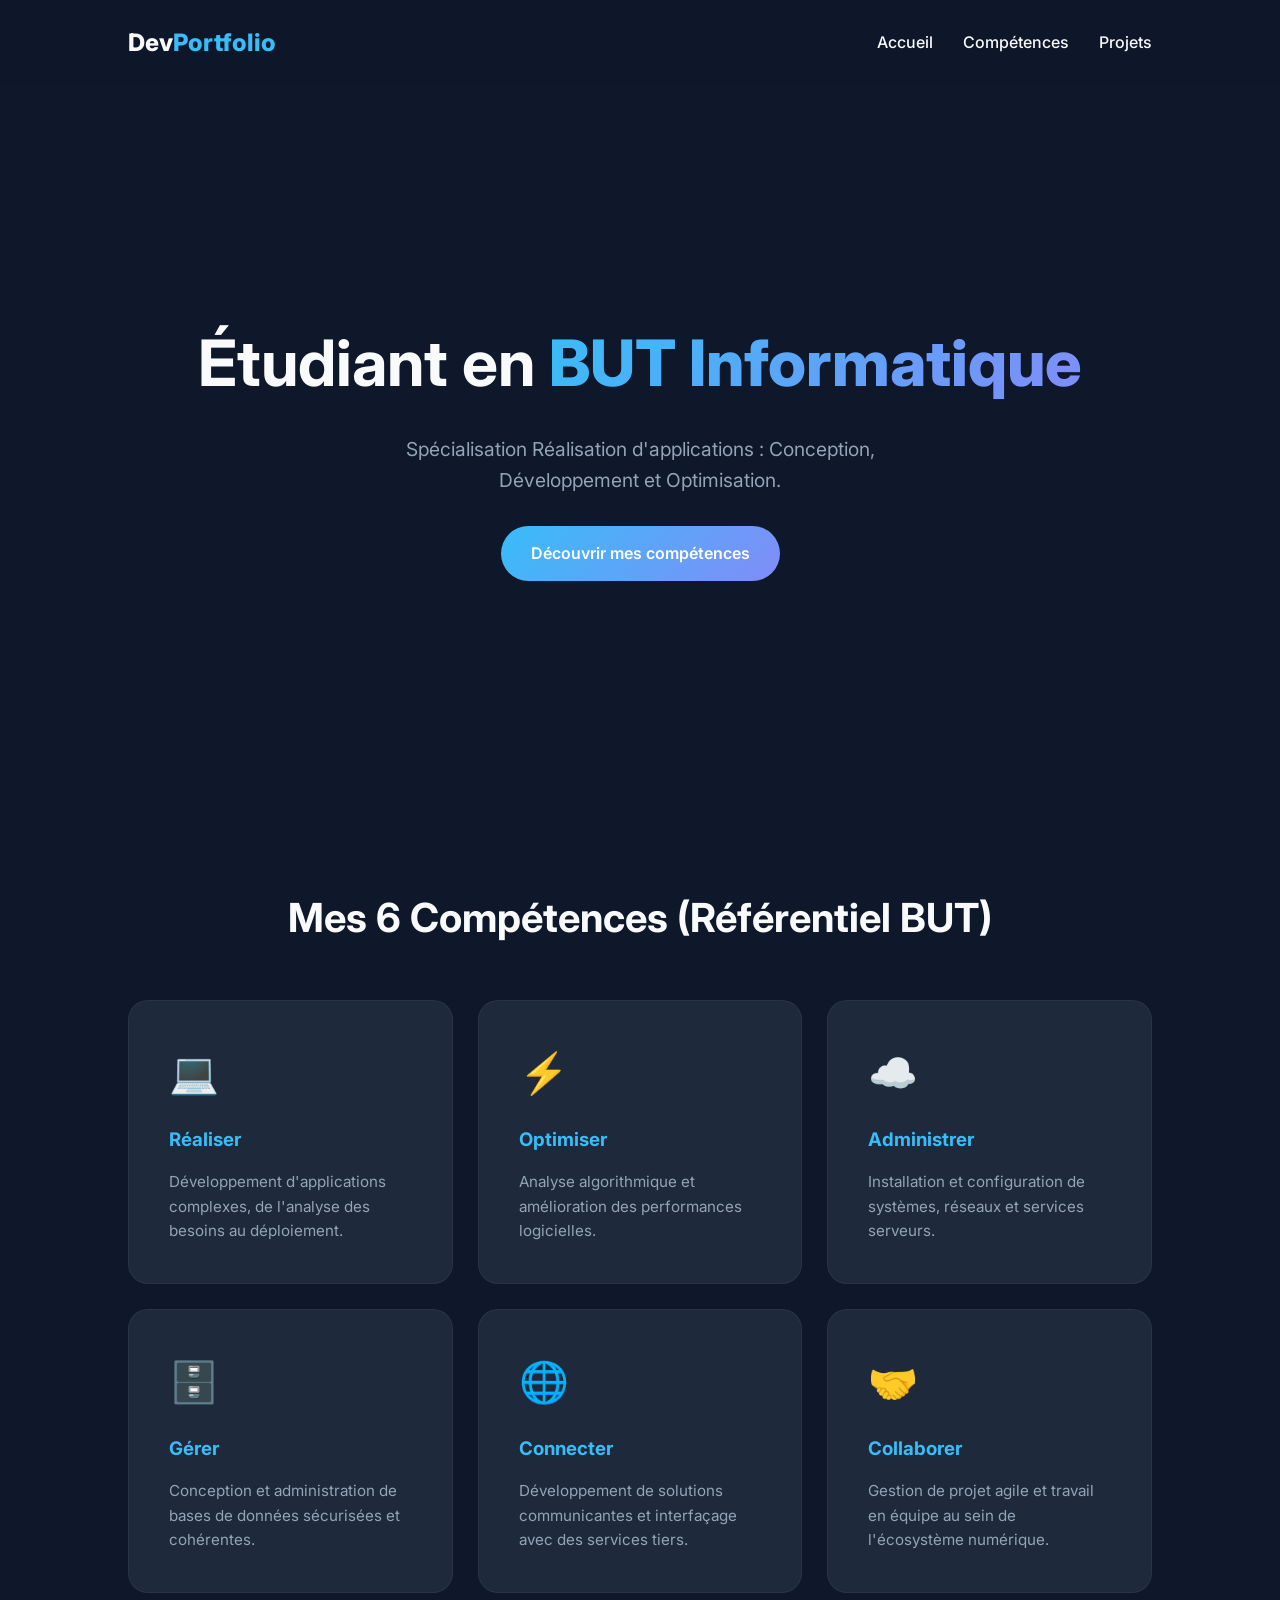
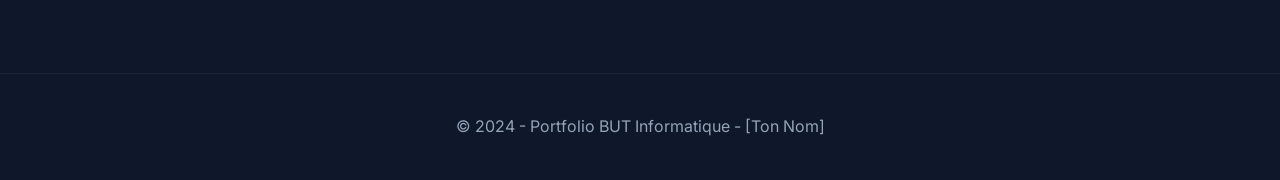
==== index.html @ 4f051303 "Add files via upload" ====
<!DOCTYPE html>
<!DOCTYPE html>
<html lang="fr">
<head>
    <meta charset="UTF-8">
    <meta name="viewport" content="width=device-width, initial-scale=1.0">
    <title>Portfolio | BUT Informatique</title>
    <link rel="stylesheet" href="style.css">
    <link href="https://fonts.googleapis.com/css2?family=Inter:wght@300;400;600;800&display=swap" rel="stylesheet">
</head>
<body>

<nav>
    <div class="logo">Dev<span>Portfolio</span></div>
    <ul>
        <li><a href="#home">Accueil</a></li>
        <li><a href="#skills">Compétences</a></li>
        <li><a href="#projects">Projets</a></li>
    </ul>
</nav>

<header id="home">
    <div class="hero-content">
        <h1>Étudiant en <span class="highlight">BUT Informatique</span></h1>
        <p>Spécialisation Réalisation d'applications : Conception, Développement et Optimisation.</p>
        <a href="#skills" class="btn-main">Découvrir mes compétences</a>
    </div>
</header>

<section id="skills" class="container">
    <h2 class="section-title">Mes 6 Compétences (Référentiel BUT)</h2>
    <div class="skills-grid">

        <div class="skill-card">
            <div class="icon">💻</div>
            <h3>Réaliser</h3>
            <p>Développement d'applications complexes, de l'analyse des besoins au déploiement.</p>
        </div>

        <div class="skill-card">
            <div class="icon">⚡</div>
            <h3>Optimiser</h3>
            <p>Analyse algorithmique et amélioration des performances logicielles.</p>
        </div>

        <div class="skill-card">
            <div class="icon">☁️</div>
            <h3>Administrer</h3>
            <p>Installation et configuration de systèmes, réseaux et services serveurs.</p>
        </div>

        <div class="skill-card">
            <div class="icon">🗄️</div>
            <h3>Gérer</h3>
            <p>Conception et administration de bases de données sécurisées et cohérentes.</p>
        </div>

        <div class="skill-card">
            <div class="icon">🌐</div>
            <h3>Connecter</h3>
            <p>Développement de solutions communicantes et interfaçage avec des services tiers.</p>
        </div>

        <div class="skill-card">
            <div class="icon">🤝</div>
            <h3>Collaborer</h3>
            <p>Gestion de projet agile et travail en équipe au sein de l'écosystème numérique.</p>
        </div>

    </div>
</section>

<footer>
    <p>© 2024 - Portfolio BUT Informatique - [Ton Nom]</p>
</footer>

</body>
</html>
---- style.css ----
/* Variables de couleurs */
:root {
    --bg-color: #0f172a;
    --card-bg: #1e293b;
    --text-main: #f8fafc;
    --text-dim: #94a3b8;
    --accent: #38bdf8;
    --gradient: linear-gradient(135deg, #38bdf8 0%, #818cf8 100%);
}

* {
    margin: 0;
    padding: 0;
    box-sizing: border-box;
}

body {
    font-family: 'Inter', sans-serif;
    background-color: var(--bg-color);
    color: var(--text-main);
    line-height: 1.6;
    scroll-behavior: smooth;
}

/* Navigation */
nav {
    display: flex;
    justify-content: space-between;
    align-items: center;
    padding: 1.5rem 10%;
    background: rgba(15, 23, 42, 0.9);
    backdrop-filter: blur(10px);
    position: sticky;
    top: 0;
    z-index: 1000;
}

.logo { font-size: 1.5rem; font-weight: 800; }
.logo span { color: var(--accent); }

nav ul { display: flex; list-style: none; gap: 30px; }
nav a {
    text-decoration: none;
    color: var(--text-main);
    font-weight: 500;
    transition: color 0.3s;
}
nav a:hover { color: var(--accent); }

/* Hero Section */
header {
    height: 80vh;
    display: flex;
    justify-content: center;
    align-items: center;
    text-align: center;
    padding: 0 20px;
}

.highlight {
    background: var(--gradient);
    -webkit-background-clip: text;
    -webkit-text-fill-color: transparent;
    font-weight: 800;
}

h1 { font-size: clamp(2rem, 5vw, 4rem); margin-bottom: 20px; }
header p { color: var(--text-dim); font-size: 1.2rem; max-width: 600px; margin: 0 auto 30px; }

.btn-main {
    background: var(--gradient);
    color: white;
    padding: 15px 30px;
    border-radius: 50px;
    text-decoration: none;
    font-weight: 600;
    transition: transform 0.3s, box-shadow 0.3s;
    display: inline-block;
}

.btn-main:hover {
    transform: translateY(-3px);
    box-shadow: 0 10px 20px rgba(56, 189, 248, 0.3);
}

/* Compétences */
.container { padding: 80px 10%; }
.section-title {
    text-align: center;
    font-size: 2.5rem;
    margin-bottom: 50px;
}

.skills-grid {
    display: grid;
    grid-template-columns: repeat(auto-fit, minmax(280px, 1fr));
    gap: 25px;
}

.skill-card {
    background: var(--card-bg);
    padding: 40px;
    border-radius: 20px;
    border: 1px solid rgba(255,255,255,0.05);
    transition: all 0.3s ease;
}

.skill-card:hover {
    border-color: var(--accent);
    transform: translateY(-10px);
    background: rgba(30, 41, 59, 0.8);
}

.skill-card .icon {
    font-size: 2.5rem;
    margin-bottom: 20px;
}

.skill-card h3 { margin-bottom: 15px; color: var(--accent); }
.skill-card p { color: var(--text-dim); font-size: 0.95rem; }

/* Footer */
footer {
    text-align: center;
    padding: 40px;
    border-top: 1px solid rgba(255,255,255,0.05);
    color: var(--text-dim);
}
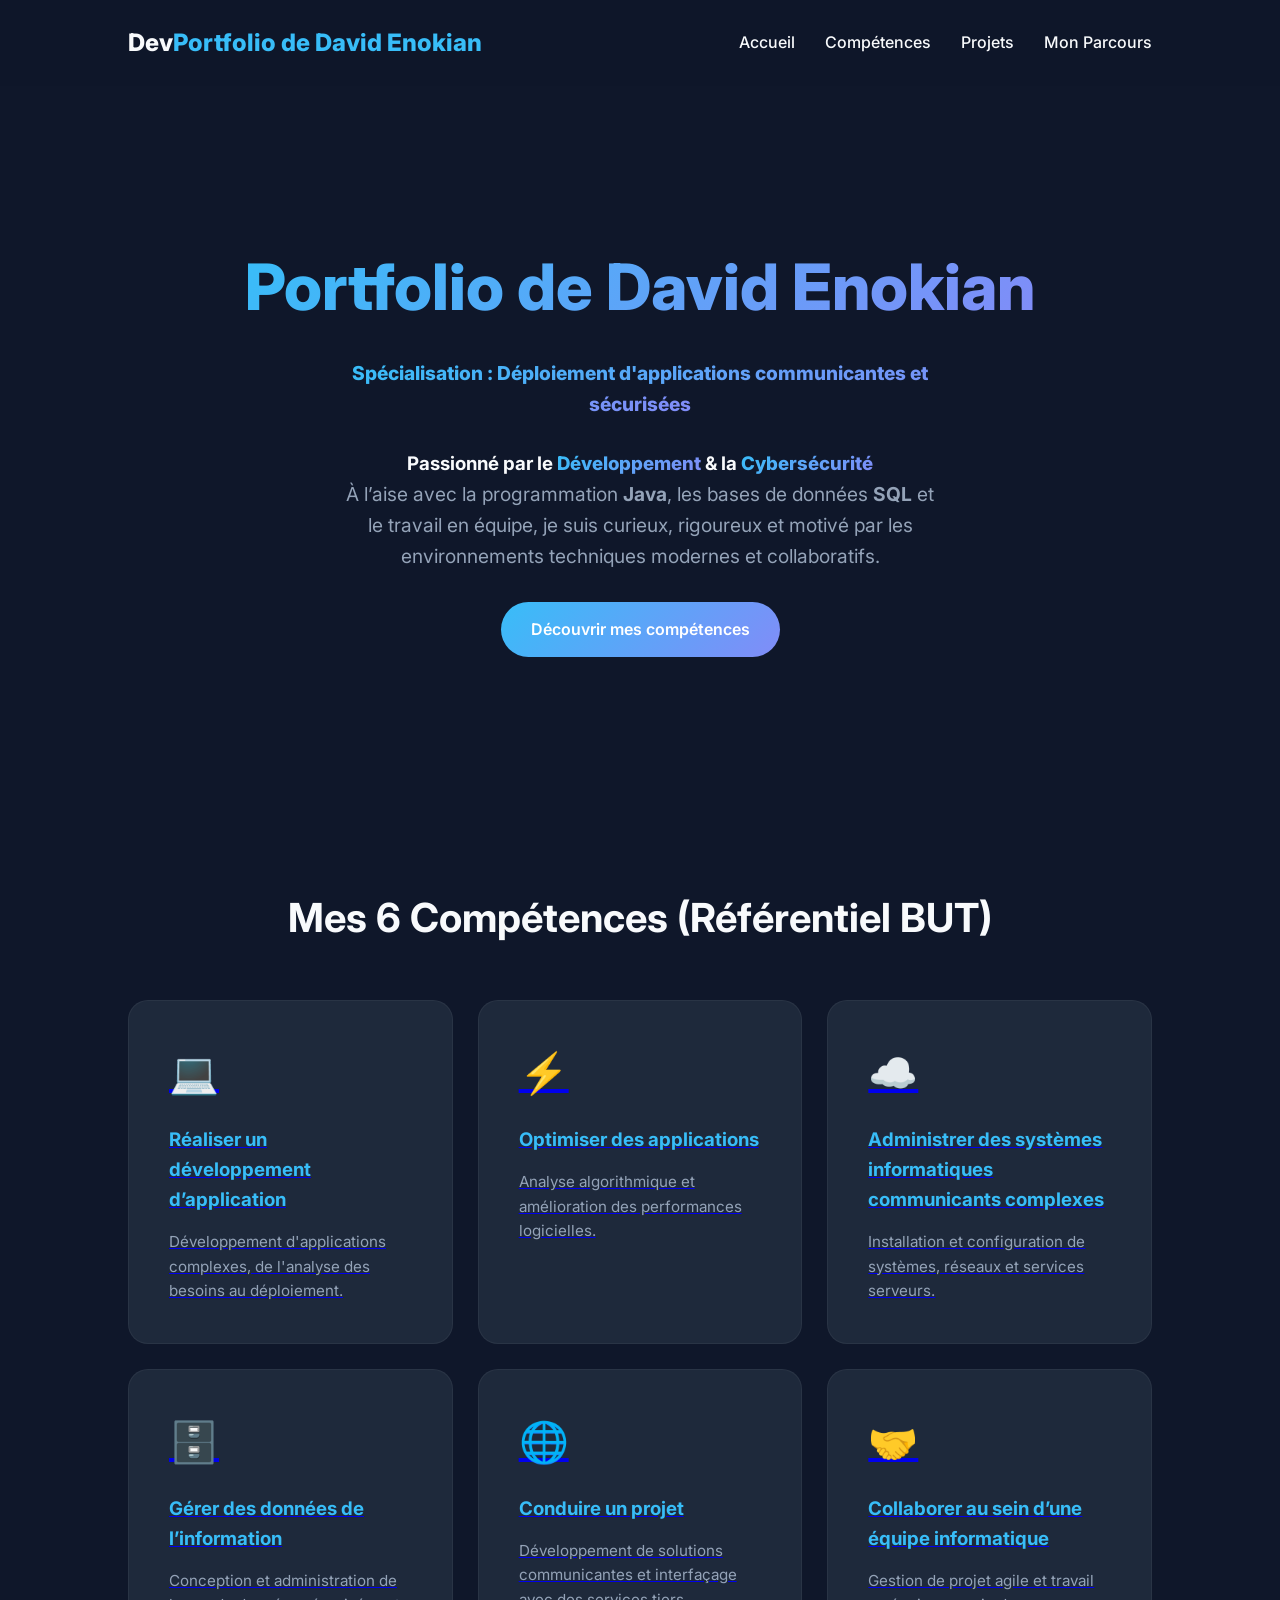
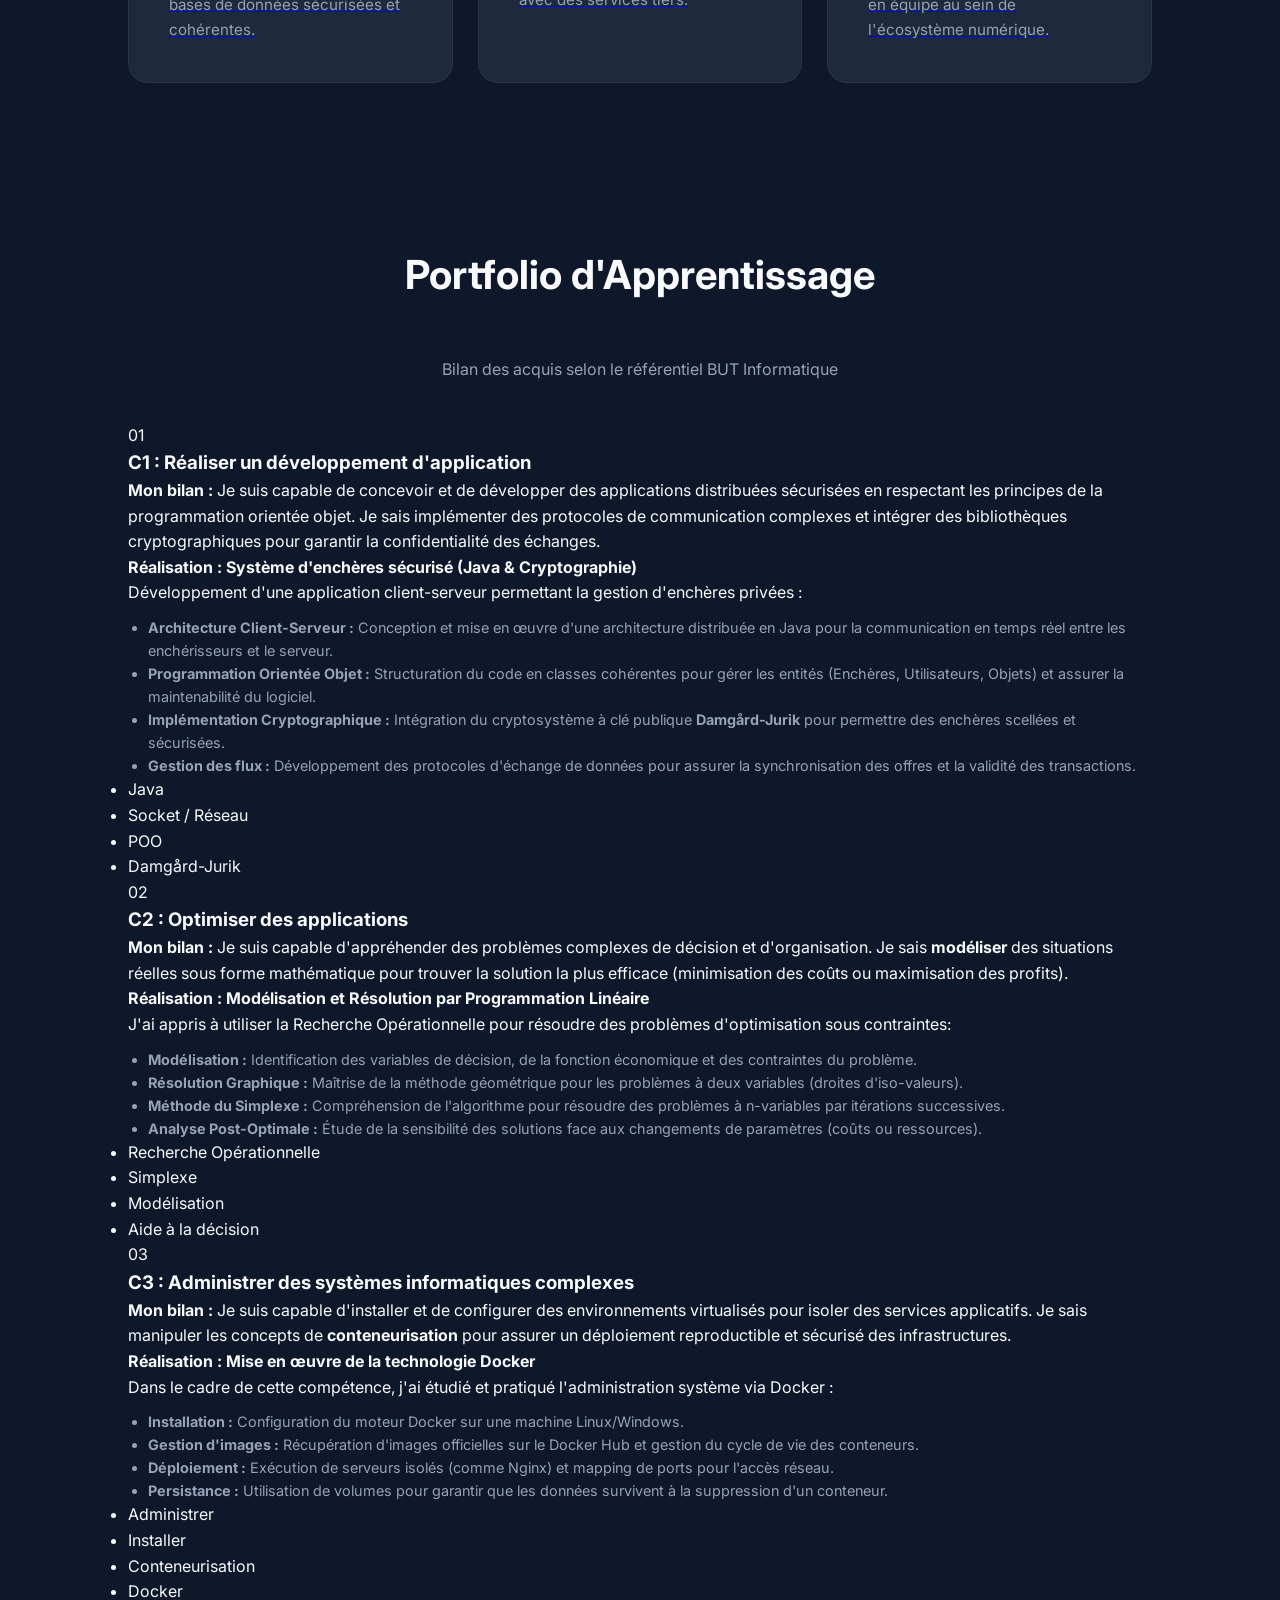
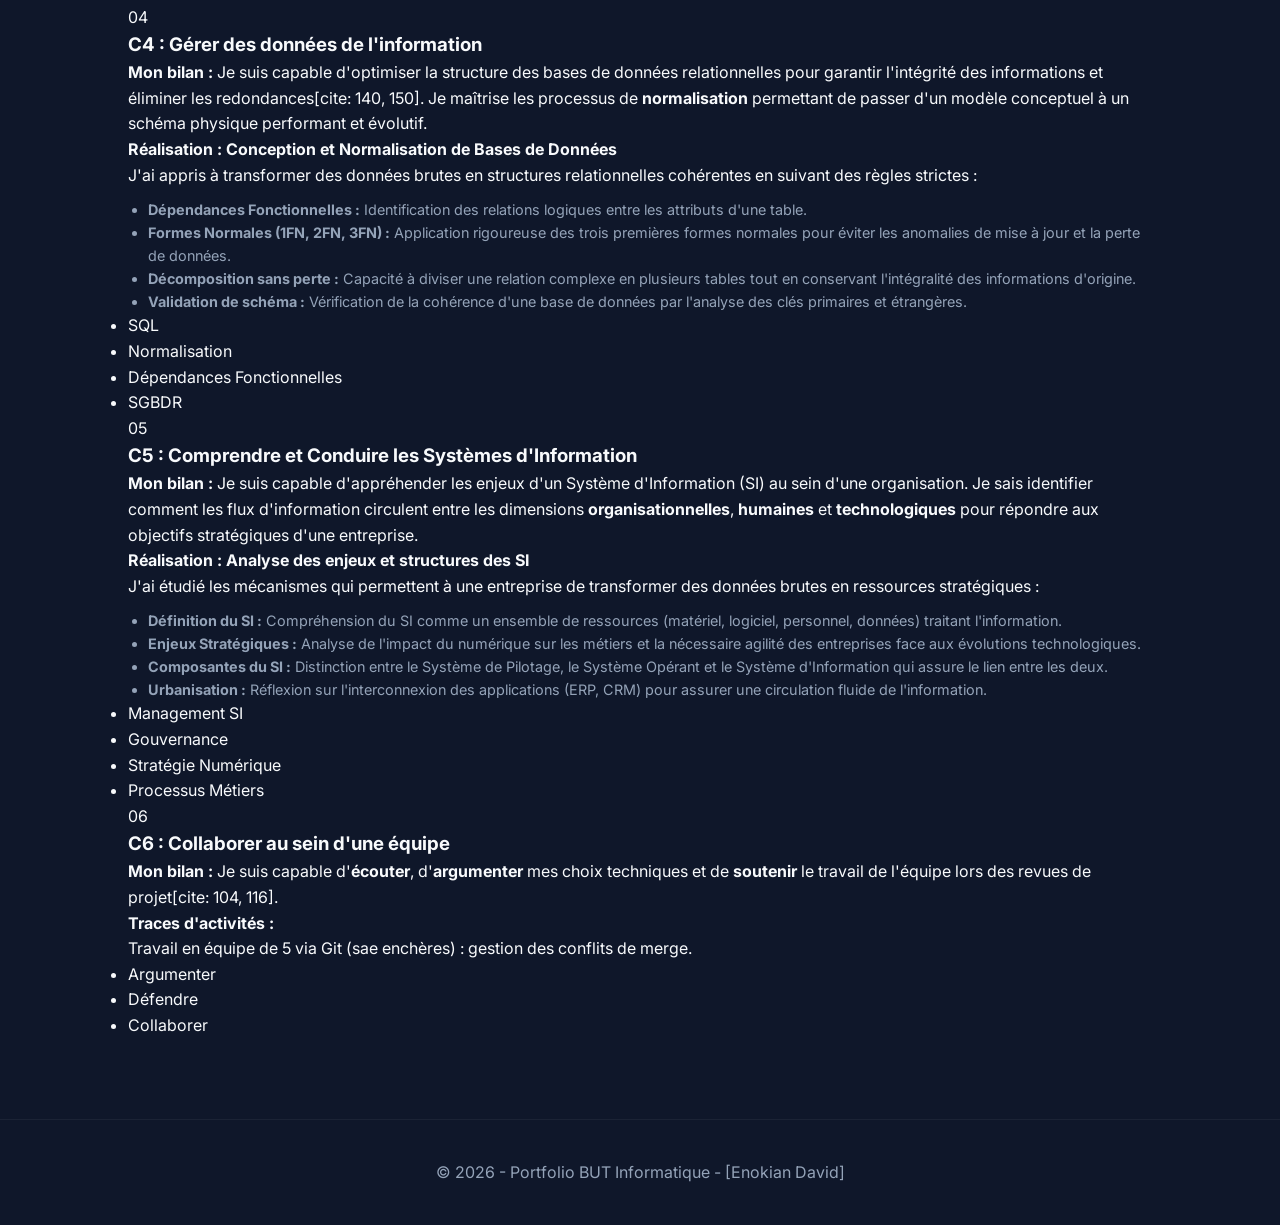
==== commit ba959654: "Update index.html" ====
--- a/index.html
+++ b/index.html
@@ -11,68 +11,227 @@
 <body>
 
 <nav>
-    <div class="logo">Dev<span>Portfolio</span></div>
+    <div class="logo">Dev<span>Portfolio de David Enokian</span></div>
     <ul>
         <li><a href="#home">Accueil</a></li>
         <li><a href="#skills">Compétences</a></li>
         <li><a href="#projects">Projets</a></li>
+        <li><a href="#biographie">Mon Parcours</a></li>
     </ul>
 </nav>
 
 <header id="home">
     <div class="hero-content">
-        <h1>Étudiant en <span class="highlight">BUT Informatique</span></h1>
-        <p>Spécialisation Réalisation d'applications : Conception, Développement et Optimisation.</p>
+        <h1> <span class="highlight"> Portfolio de David Enokian </span></h1>
+        <p> <span class="highlight"> Spécialisation : Déploiement d'applications communicantes et sécurisées</span> </p>
+        <h3>Passionné par le <span class="highlight">Développement</span> & la <span class="highlight">Cybersécurité</span></h3>
+        <p class="hero-description">
+            À l’aise avec la programmation <strong>Java</strong>, les bases de données <strong>SQL</strong> et le travail en équipe,
+            je suis curieux, rigoureux et motivé par les environnements techniques modernes et collaboratifs.
+        </p>
+
         <a href="#skills" class="btn-main">Découvrir mes compétences</a>
+
     </div>
 </header>
+
 
 <section id="skills" class="container">
     <h2 class="section-title">Mes 6 Compétences (Référentiel BUT)</h2>
     <div class="skills-grid">
 
-        <div class="skill-card">
+        <a href="#skill-1" class="skill-card">
             <div class="icon">💻</div>
-            <h3>Réaliser</h3>
+            <h3>Réaliser un développement d’application</h3>
             <p>Développement d'applications complexes, de l'analyse des besoins au déploiement.</p>
-        </div>
-
-        <div class="skill-card">
+        </a>
+
+        <a href="#skill-2" class="skill-card">
             <div class="icon">⚡</div>
-            <h3>Optimiser</h3>
+            <h3>Optimiser des applications</h3>
             <p>Analyse algorithmique et amélioration des performances logicielles.</p>
-        </div>
-
-        <div class="skill-card">
+        </a>
+
+        <a href="#skill-3" class="skill-card">
             <div class="icon">☁️</div>
-            <h3>Administrer</h3>
+            <h3>Administrer des systèmes informatiques communicants complexes</h3>
             <p>Installation et configuration de systèmes, réseaux et services serveurs.</p>
-        </div>
-
-        <div class="skill-card">
+        </a>
+
+        <a href="#skill-4" class="skill-card">
             <div class="icon">🗄️</div>
-            <h3>Gérer</h3>
+            <h3>Gérer des données de l’information</h3>
             <p>Conception et administration de bases de données sécurisées et cohérentes.</p>
-        </div>
-
-        <div class="skill-card">
+        </a>
+
+        <a href="#skill-5" class="skill-card">
             <div class="icon">🌐</div>
-            <h3>Connecter</h3>
+            <h3>Conduire un projet</h3>
             <p>Développement de solutions communicantes et interfaçage avec des services tiers.</p>
-        </div>
-
-        <div class="skill-card">
+        </a>
+
+        <a href="#skill-6" class="skill-card">
             <div class="icon">🤝</div>
-            <h3>Collaborer</h3>
+            <h3>Collaborer au sein d’une équipe informatique</h3>
             <p>Gestion de projet agile et travail en équipe au sein de l'écosystème numérique.</p>
-        </div>
+        </a>
 
     </div>
 </section>
 
+<section id="skill-details" class="container">
+    <h2 class="section-title">Portfolio d'Apprentissage</h2>
+    <p style="text-align:center; color:var(--text-dim); margin-bottom:40px;">Bilan des acquis selon le référentiel BUT Informatique</p>
+
+    <div class="detail-item" id="skill-1">
+        <span class="detail-number">01</span>
+        <div class="detail-content">
+            <h3>C1 : Réaliser un développement d'application</h3>
+            <p><strong>Mon bilan :</strong> Je suis capable de concevoir et de développer des applications distribuées sécurisées en respectant les principes de la programmation orientée objet. Je sais implémenter des protocoles de communication complexes et intégrer des bibliothèques cryptographiques pour garantir la confidentialité des échanges.</p>
+
+            <div class="evidence">
+                <h4>Réalisation : Système d'enchères sécurisé (Java & Cryptographie)</h4>
+                <p>Développement d'une application client-serveur permettant la gestion d'enchères privées :</p>
+                <ul style="margin-top:10px; padding-left:20px; color:var(--text-dim); font-size:0.9rem;">
+                    <li><strong>Architecture Client-Serveur :</strong> Conception et mise en œuvre d'une architecture distribuée en Java pour la communication en temps réel entre les enchérisseurs et le serveur.</li>
+                    <li><strong>Programmation Orientée Objet :</strong> Structuration du code en classes cohérentes pour gérer les entités (Enchères, Utilisateurs, Objets) et assurer la maintenabilité du logiciel.</li>
+                    <li><strong>Implémentation Cryptographique :</strong> Intégration du cryptosystème à clé publique <b>Damgård-Jurik</b> pour permettre des enchères scellées et sécurisées.</li>
+                    <li><strong>Gestion des flux :</strong> Développement des protocoles d'échange de données pour assurer la synchronisation des offres et la validité des transactions.</li>
+                </ul>
+            </div>
+
+            <ul class="tags">
+                <li>Java</li>
+                <li>Socket / Réseau</li>
+                <li>POO</li>
+                <li>Damgård-Jurik</li>
+            </ul>
+        </div>
+    </div>
+
+    <div class="detail-item" id="skill-2">
+        <span class="detail-number">02</span>
+        <div class="detail-content">
+            <h3>C2 : Optimiser des applications</h3>
+            <p><strong>Mon bilan :</strong> Je suis capable d'appréhender des problèmes complexes de décision et d'organisation. Je sais <b>modéliser</b> des situations réelles sous forme mathématique pour trouver la solution la plus efficace (minimisation des coûts ou maximisation des profits).</p>
+
+            <div class="evidence">
+                <h4>Réalisation : Modélisation et Résolution par Programmation Linéaire</h4>
+                <p>J'ai appris à utiliser la Recherche Opérationnelle pour résoudre des problèmes d'optimisation sous contraintes:</p>
+                <ul style="margin-top:10px; padding-left:20px; color:var(--text-dim); font-size:0.9rem;">
+                    <li><strong>Modélisation :</strong> Identification des variables de décision, de la fonction économique et des contraintes du problème.</li>
+                    <li><strong>Résolution Graphique :</strong> Maîtrise de la méthode géométrique pour les problèmes à deux variables (droites d'iso-valeurs).</li>
+                    <li><strong>Méthode du Simplexe :</strong> Compréhension de l'algorithme pour résoudre des problèmes à n-variables par itérations successives.</li>
+                    <li><strong>Analyse Post-Optimale :</strong> Étude de la sensibilité des solutions face aux changements de paramètres (coûts ou ressources).</li>
+                </ul>
+            </div>
+
+            <ul class="tags">
+                <li>Recherche Opérationnelle</li>
+                <li>Simplexe</li>
+                <li>Modélisation</li>
+                <li>Aide à la décision</li>
+            </ul>
+        </div>
+    </div>
+
+    <div class="detail-item" id="skill-3">
+        <span class="detail-number">03</span>
+        <div class="detail-content">
+            <h3>C3 : Administrer des systèmes informatiques complexes</h3>
+            <p><strong>Mon bilan :</strong> Je suis capable d'installer et de configurer des environnements virtualisés pour isoler des services applicatifs. Je sais manipuler les concepts de <b>conteneurisation</b> pour assurer un déploiement reproductible et sécurisé des infrastructures.</p>
+
+            <div class="evidence">
+                <h4>Réalisation : Mise en œuvre de la technologie Docker</h4>
+                <p>Dans le cadre de cette compétence, j'ai étudié et pratiqué l'administration système via Docker :</p>
+                <ul style="margin-top:10px; padding-left:20px; color:var(--text-dim); font-size:0.9rem;">
+                    <li><strong>Installation :</strong> Configuration du moteur Docker sur une machine Linux/Windows.</li>
+                    <li><strong>Gestion d'images :</strong> Récupération d'images officielles sur le Docker Hub et gestion du cycle de vie des conteneurs.</li>
+                    <li><strong>Déploiement :</strong> Exécution de serveurs isolés (comme Nginx) et mapping de ports pour l'accès réseau.</li>
+                    <li><strong>Persistance :</strong> Utilisation de volumes pour garantir que les données survivent à la suppression d'un conteneur.</li>
+                </ul>
+            </div>
+
+            <ul class="tags">
+                <li>Administrer </li>
+                <li>Installer </li>
+                <li>Conteneurisation </li>
+                <li>Docker </li>
+            </ul>
+        </div>
+    </div>
+
+    <div class="detail-item" id="skill-4">
+        <span class="detail-number">04</span>
+        <div class="detail-content">
+            <h3>C4 : Gérer des données de l'information</h3>
+            <p><strong>Mon bilan :</strong> Je suis capable d'optimiser la structure des bases de données relationnelles pour garantir l'intégrité des informations et éliminer les redondances[cite: 140, 150]. Je maîtrise les processus de <b>normalisation</b> permettant de passer d'un modèle conceptuel à un schéma physique performant et évolutif.</p>
+
+            <div class="evidence">
+                <h4>Réalisation : Conception et Normalisation de Bases de Données</h4>
+                <p>J'ai appris à transformer des données brutes en structures relationnelles cohérentes en suivant des règles strictes :</p>
+                <ul style="margin-top:10px; padding-left:20px; color:var(--text-dim); font-size:0.9rem;">
+                    <li><strong>Dépendances Fonctionnelles :</strong> Identification des relations logiques entre les attributs d'une table.</li>
+                    <li><strong>Formes Normales (1FN, 2FN, 3FN) :</strong> Application rigoureuse des trois premières formes normales pour éviter les anomalies de mise à jour et la perte de données.</li>
+                    <li><strong>Décomposition sans perte :</strong> Capacité à diviser une relation complexe en plusieurs tables tout en conservant l'intégralité des informations d'origine.</li>
+                    <li><strong>Validation de schéma :</strong> Vérification de la cohérence d'une base de données par l'analyse des clés primaires et étrangères.</li>
+                </ul>
+            </div>
+
+            <ul class="tags">
+                <li>SQL</li>
+                <li>Normalisation</li>
+                <li>Dépendances Fonctionnelles</li>
+                <li>SGBDR</li>
+            </ul>
+        </div>
+    </div>
+
+    <div class="detail-item" id="skill-5">
+        <span class="detail-number">05</span>
+        <div class="detail-content">
+            <h3>C5 : Comprendre et Conduire les Systèmes d'Information</h3>
+            <p><strong>Mon bilan :</strong> Je suis capable d'appréhender les enjeux d'un Système d'Information (SI) au sein d'une organisation. Je sais identifier comment les flux d'information circulent entre les dimensions <b>organisationnelles</b>, <b>humaines</b> et <b>technologiques</b> pour répondre aux objectifs stratégiques d'une entreprise.</p>
+
+            <div class="evidence">
+                <h4>Réalisation : Analyse des enjeux et structures des SI</h4>
+                <p>J'ai étudié les mécanismes qui permettent à une entreprise de transformer des données brutes en ressources stratégiques :</p>
+                <ul style="margin-top:10px; padding-left:20px; color:var(--text-dim); font-size:0.9rem;">
+                    <li><strong>Définition du SI :</strong> Compréhension du SI comme un ensemble de ressources (matériel, logiciel, personnel, données) traitant l'information.</li>
+                    <li><strong>Enjeux Stratégiques :</strong> Analyse de l'impact du numérique sur les métiers et la nécessaire agilité des entreprises face aux évolutions technologiques.</li>
+                    <li><strong>Composantes du SI :</strong> Distinction entre le Système de Pilotage, le Système Opérant et le Système d'Information qui assure le lien entre les deux.</li>
+                    <li><strong>Urbanisation :</strong> Réflexion sur l'interconnexion des applications (ERP, CRM) pour assurer une circulation fluide de l'information.</li>
+                </ul>
+            </div>
+
+            <ul class="tags">
+                <li>Management SI</li>
+                <li>Gouvernance</li>
+                <li>Stratégie Numérique</li>
+                <li>Processus Métiers</li>
+            </ul>
+        </div>
+    </div>
+
+    <div class="detail-item" id="skill-6">
+        <span class="detail-number">06</span>
+        <div class="detail-content">
+            <h3>C6 : Collaborer au sein d'une équipe</h3>
+            <p><strong>Mon bilan :</strong> Je suis capable d'<b>écouter</b>, d'<b>argumenter</b> mes choix techniques et de <b>soutenir</b> le travail de l'équipe lors des revues de projet[cite: 104, 116].</p>
+            <div class="evidence">
+                <h4>Traces d'activités :</h4>
+                <p>Travail en équipe de 5 via Git (sae enchères) : gestion des conflits de merge.</p>
+            </div>
+            <ul class="tags">
+                <li>Argumenter</li><li>Défendre</li><li>Collaborer</li>
+            </ul>
+        </div>
+    </div>
+</section>
+
 <footer>
-    <p>© 2024 - Portfolio BUT Informatique - [Ton Nom]</p>
+    <p>© 2026 - Portfolio BUT Informatique - [Enokian David]</p>
 </footer>
 
 </body>
-</html>+</html>
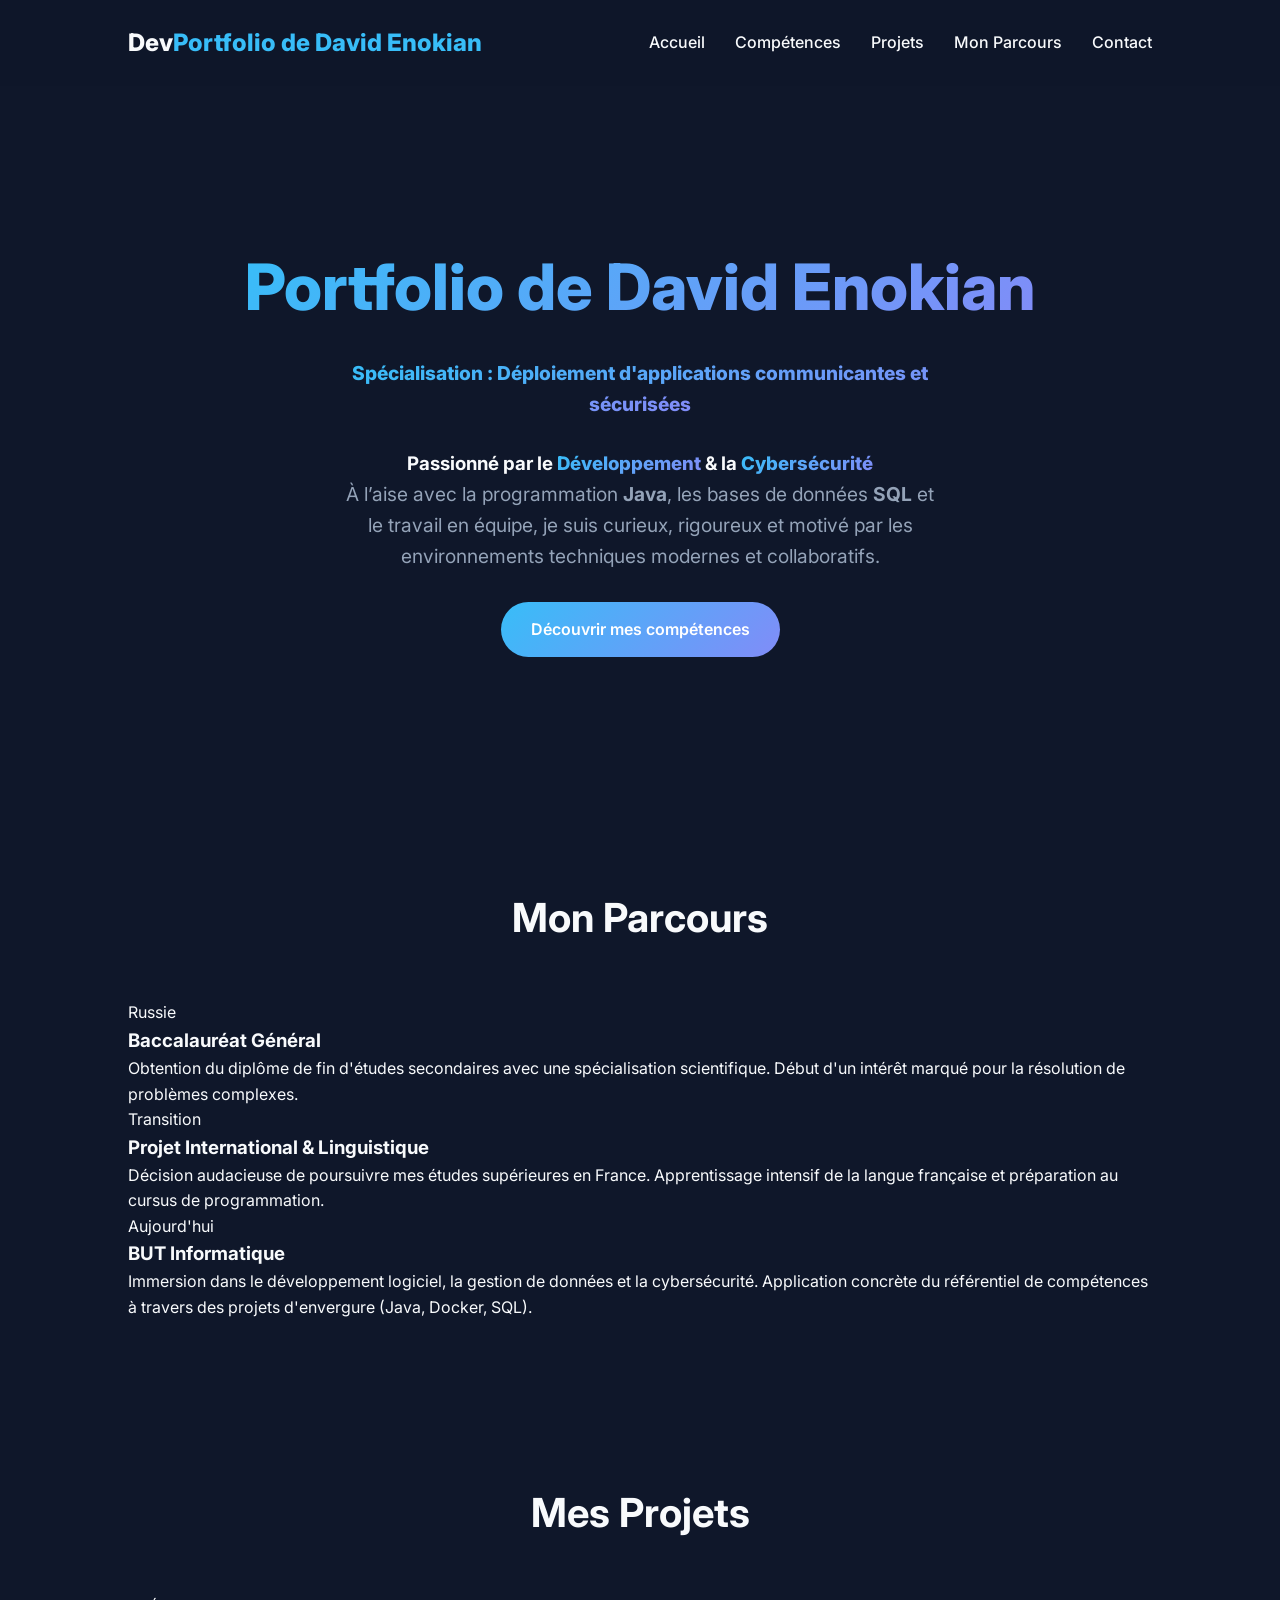
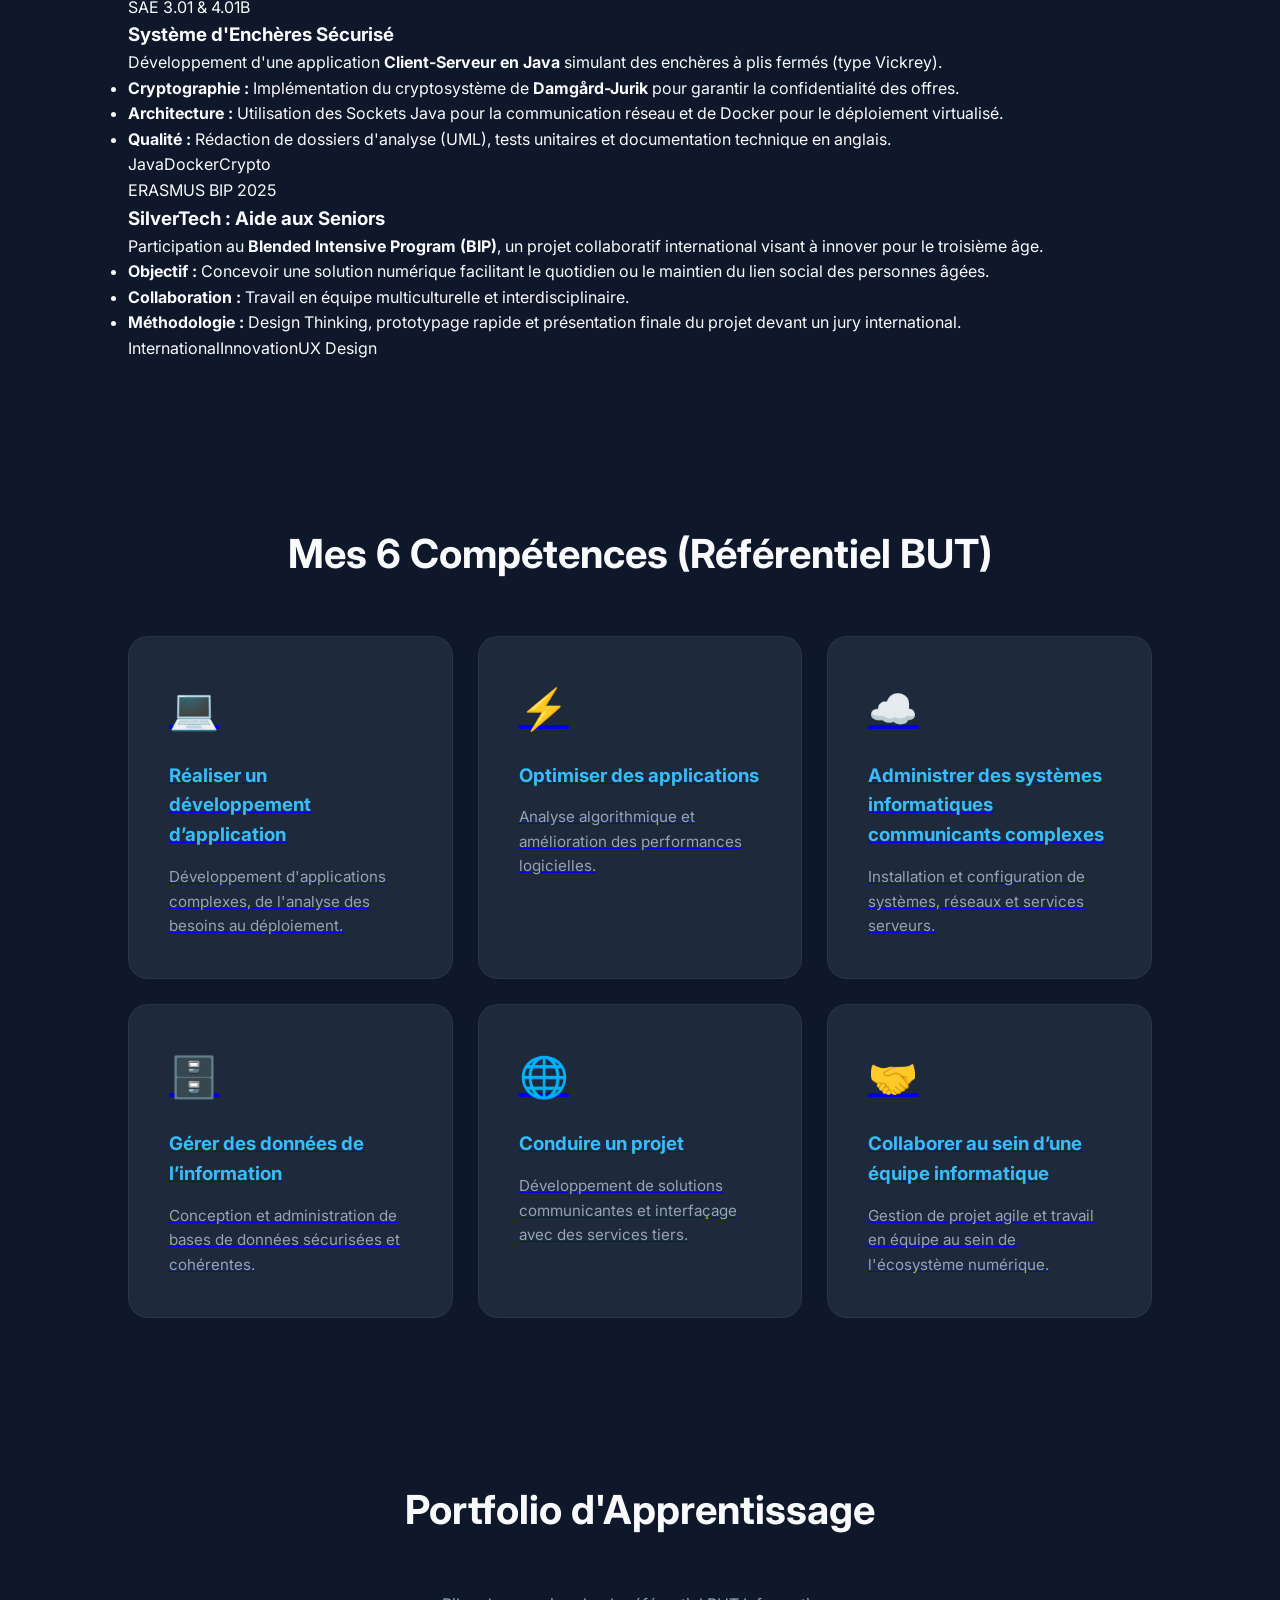
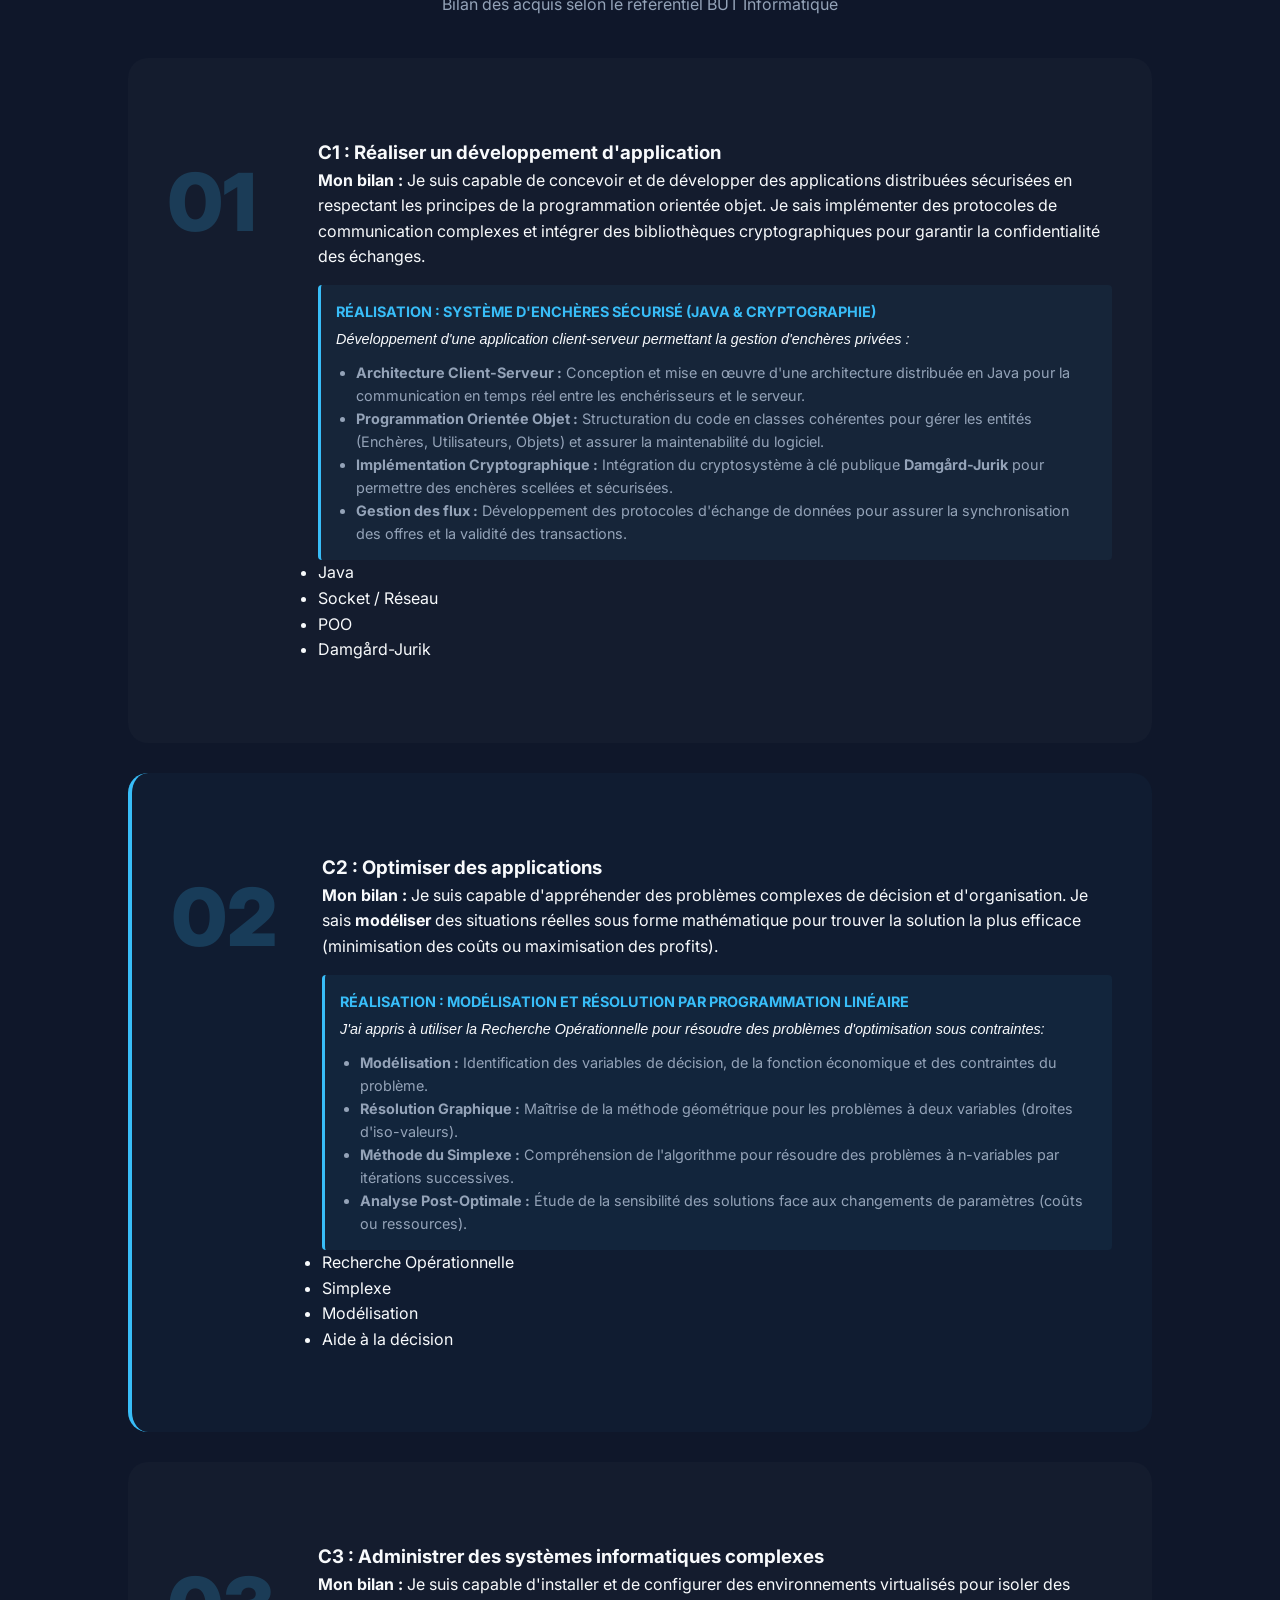
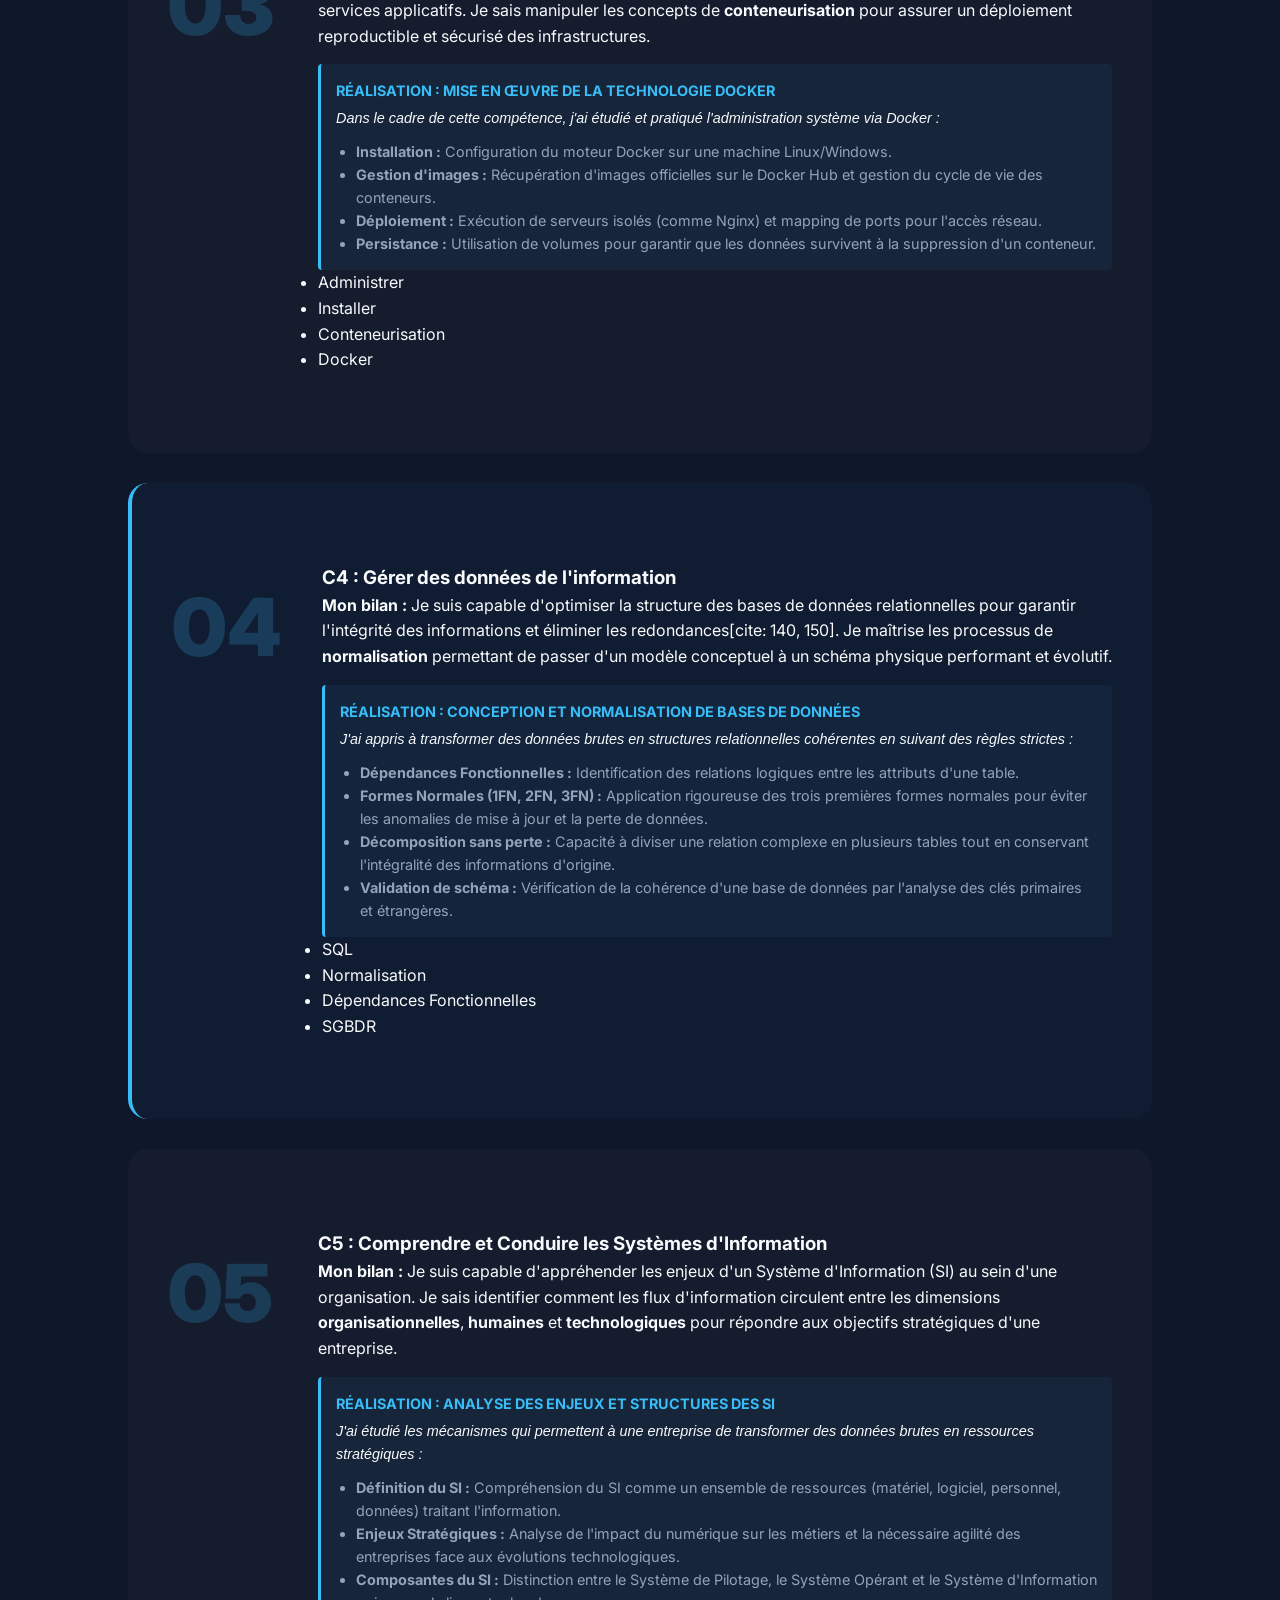
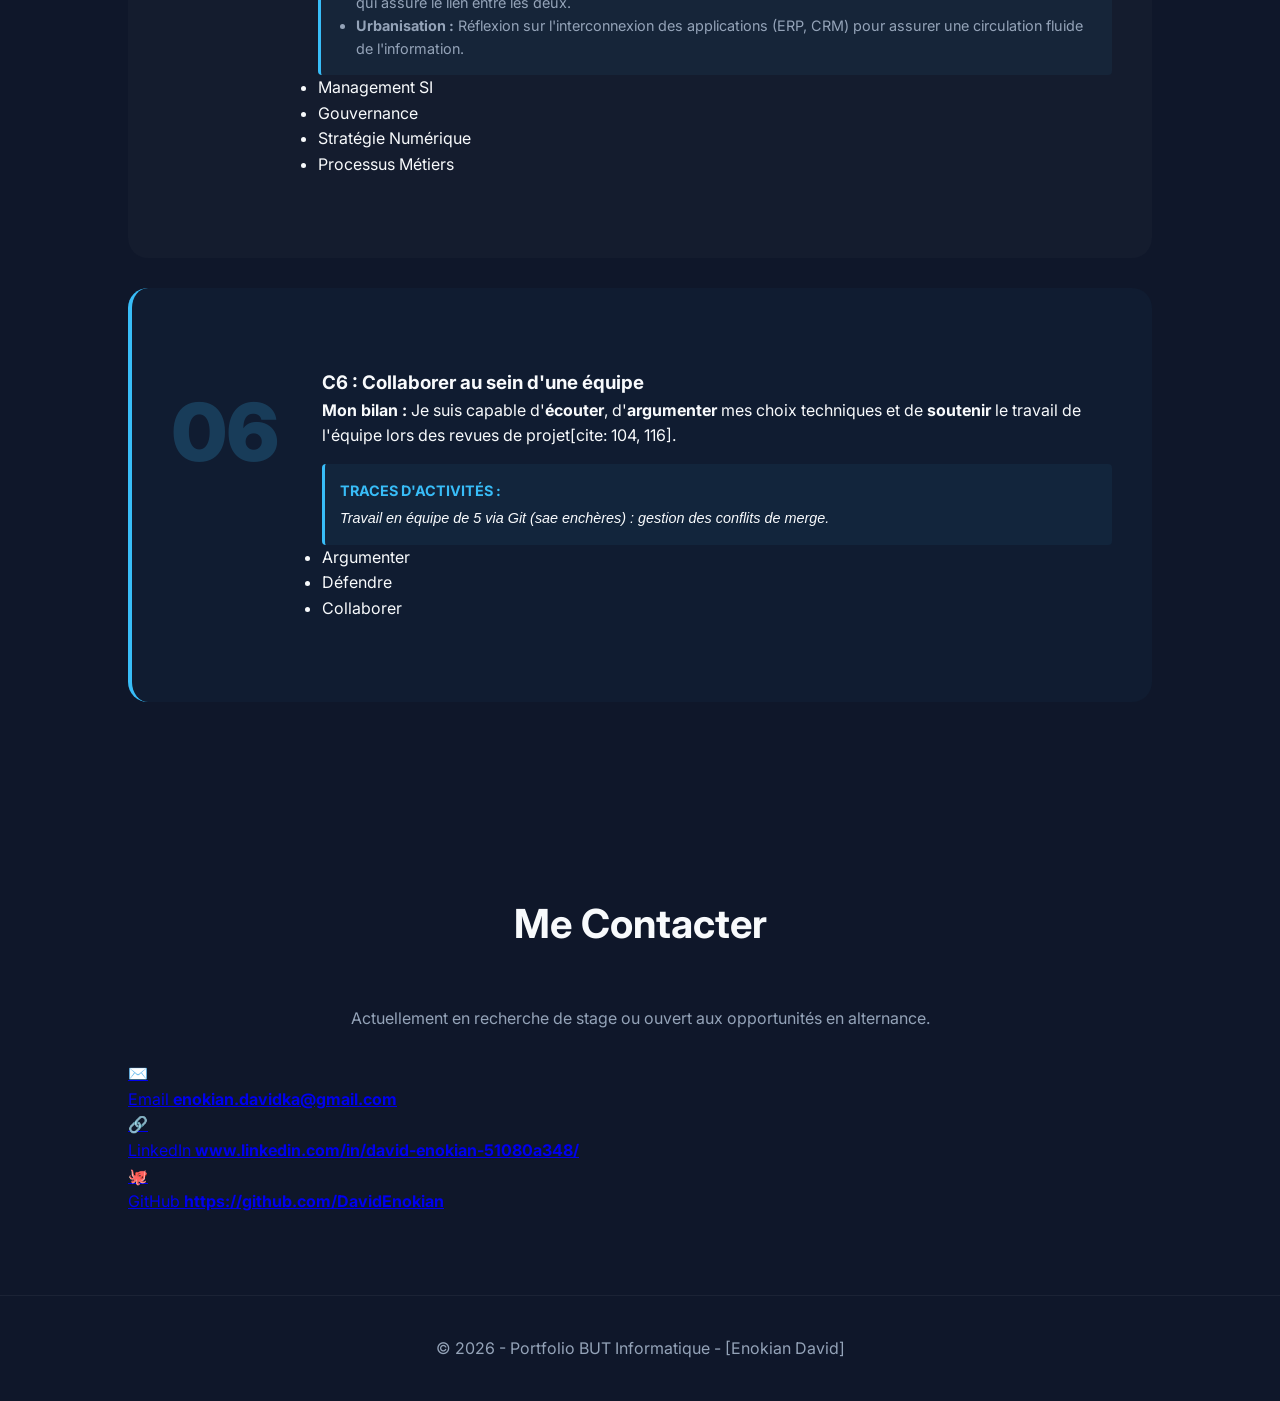
==== commit b4a7f3cb: "Update index.html 1" ====
--- a/index.html
+++ b/index.html
@@ -16,7 +16,8 @@
         <li><a href="#home">Accueil</a></li>
         <li><a href="#skills">Compétences</a></li>
         <li><a href="#projects">Projets</a></li>
-        <li><a href="#biographie">Mon Parcours</a></li>
+        <li><a href="#parcours">Mon Parcours</a></li>
+        <li><a href="#contact">Contact</a></li>
     </ul>
 </nav>
 
@@ -35,6 +36,82 @@
     </div>
 </header>
 
+<section id="parcours" class="container">
+    <h2 class="section-title">Mon Parcours</h2>
+    <div class="timeline">
+
+        <div class="timeline-item">
+            <div class="timeline-dot"></div>
+            <div class="timeline-content">
+                <span class="timeline-date">Russie</span>
+                <h3>Baccalauréat Général</h3>
+                <p>Obtention du diplôme de fin d'études secondaires avec une spécialisation scientifique. Début d'un intérêt marqué pour la résolution de problèmes complexes.</p>
+            </div>
+        </div>
+
+        <div class="timeline-item">
+            <div class="timeline-dot"></div>
+            <div class="timeline-content">
+                <span class="timeline-date">Transition</span>
+                <h3>Projet International & Linguistique</h3>
+                <p>Décision audacieuse de poursuivre mes études supérieures en France. Apprentissage intensif de la langue française et préparation au cursus de programmation.</p>
+            </div>
+        </div>
+
+        <div class="timeline-item">
+            <div class="timeline-dot"></div>
+            <div class="timeline-content">
+                <span class="timeline-date">Aujourd'hui</span>
+                <h3>BUT Informatique</h3>
+                <p>Immersion dans le développement logiciel, la gestion de données et la cybersécurité. Application concrète du référentiel de compétences à travers des projets d'envergure (Java, Docker, SQL).</p>
+            </div>
+        </div>
+
+    </div>
+</section>
+
+<section id="projects" class="container">
+    <h2 class="section-title">Mes Projets</h2>
+    <div class="projects-grid">
+
+        <div class="project-card">
+            <div class="project-header">
+                <span class="project-category">SAÉ 3.01 & 4.01B</span>
+                <h3>Système d'Enchères Sécurisé</h3>
+            </div>
+            <div class="project-body">
+                <p>Développement d'une application <strong>Client-Serveur en Java</strong> simulant des enchères à plis fermés (type Vickrey).</p>
+                <ul>
+                    <li><strong>Cryptographie :</strong> Implémentation du cryptosystème de <strong>Damgård-Jurik</strong> pour garantir la confidentialité des offres.</li>
+                    <li><strong>Architecture :</strong> Utilisation des Sockets Java pour la communication réseau et de Docker pour le déploiement virtualisé.</li>
+                    <li><strong>Qualité :</strong> Rédaction de dossiers d'analyse (UML), tests unitaires et documentation technique en anglais.</li>
+                </ul>
+            </div>
+            <div class="project-footer">
+                <span class="tag">Java</span><span class="tag">Docker</span><span class="tag">Crypto</span>
+            </div>
+        </div>
+
+        <div class="project-card">
+            <div class="project-header">
+                <span class="project-category">ERASMUS BIP 2025</span>
+                <h3>SilverTech : Aide aux Seniors</h3>
+            </div>
+            <div class="project-body">
+                <p>Participation au <strong>Blended Intensive Program (BIP)</strong>, un projet collaboratif international visant à innover pour le troisième âge.</p>
+                <ul>
+                    <li><strong>Objectif :</strong> Concevoir une solution numérique facilitant le quotidien ou le maintien du lien social des personnes âgées.</li>
+                    <li><strong>Collaboration :</strong> Travail en équipe multiculturelle et interdisciplinaire.</li>
+                    <li><strong>Méthodologie :</strong> Design Thinking, prototypage rapide et présentation finale du projet devant un jury international.</li>
+                </ul>
+            </div>
+            <div class="project-footer">
+                <span class="tag">International</span><span class="tag">Innovation</span><span class="tag">UX Design</span>
+            </div>
+        </div>
+
+    </div>
+</section>
 
 <section id="skills" class="container">
     <h2 class="section-title">Mes 6 Compétences (Référentiel BUT)</h2>
@@ -229,6 +306,41 @@
     </div>
 </section>
 
+<section id="contact" class="container">
+    <div class="contact-card">
+        <h2 class="section-title">Me Contacter</h2>
+        <p style="text-align: center; color: var(--text-dim); margin-bottom: 30px;">
+            Actuellement en recherche de stage ou ouvert aux opportunités en alternance.
+        </p>
+
+        <div class="contact-grid">
+            <a href="mailto:ton.email@exemple.com" class="contact-item">
+                <div class="contact-icon">✉️</div>
+                <div class="contact-info">
+                    <span>Email</span>
+                    <strong>enokian.davidka@gmail.com</strong>
+                </div>
+            </a>
+
+            <a href="https://linkedin.com/in/tonprofil" target="_blank" class="contact-item">
+                <div class="contact-icon">🔗</div>
+                <div class="contact-info">
+                    <span>LinkedIn</span>
+                    <strong>www.linkedin.com/in/david-enokian-51080a348/</strong>
+                </div>
+            </a>
+
+            <a href="https://github.com/tonuser" target="_blank" class="contact-item">
+                <div class="contact-icon">🐙</div>
+                <div class="contact-info">
+                    <span>GitHub</span>
+                    <strong>https://github.com/DavidEnokian</strong>
+                </div>
+            </a>
+        </div>
+    </div>
+</section>
+
 <footer>
     <p>© 2026 - Portfolio BUT Informatique - [Enokian David]</p>
 </footer>
--- a/style.css
+++ b/style.css
@@ -119,10 +119,74 @@
 .skill-card h3 { margin-bottom: 15px; color: var(--accent); }
 .skill-card p { color: var(--text-dim); font-size: 0.95rem; }
 
+/* Espacement et séparation des blocs de détails */
+.detail-item {
+    display: flex;
+    align-items: flex-start;
+    gap: 50px;
+    padding: 80px 40px; /* Plus d'espace interne */
+    margin-bottom: 30px;
+    background: rgba(255, 255, 255, 0.02); /* Très léger fond pour détacher du noir */
+    border-radius: 20px;
+    transition: background 0.4s ease;
+    scroll-margin-top: 100px; /* Important pour l'ancrage */
+}
+
+/* On change légèrement la couleur un item sur deux pour le rythme visuel */
+.detail-item:nth-child(even) {
+    background: rgba(56, 189, 248, 0.03);
+    border-left: 4px solid var(--accent);
+}
+
+.detail-item:hover {
+    background: rgba(255, 255, 255, 0.05);
+}
+
+.detail-number {
+    font-size: 5rem;
+    font-weight: 900;
+    color: var(--accent);
+    opacity: 0.2;
+    font-family: 'Inter', sans-serif;
+    min-width: 100px;
+}
+
+/* Responsivité pour mobile : on empile les éléments */
+@media (max-width: 768px) {
+    .detail-item {
+        flex-direction: column;
+        gap: 20px;
+        padding: 40px 20px;
+    }
+    .detail-number {
+        font-size: 3rem;
+    }
+}
+
+.evidence {
+    margin-top: 15px;
+    padding: 15px;
+    background: rgba(56, 189, 248, 0.05);
+    border-left: 3px solid var(--accent);
+    border-radius: 4px;
+}
+
+.evidence h4 {
+    font-size: 0.9rem;
+    text-transform: uppercase;
+    color: var(--accent);
+    margin-bottom: 5px;
+}
+
+.evidence p {
+    font-style: italic;
+    font-size: 0.9rem;
+}
+
 /* Footer */
 footer {
     text-align: center;
     padding: 40px;
     border-top: 1px solid rgba(255,255,255,0.05);
     color: var(--text-dim);
-}+}
